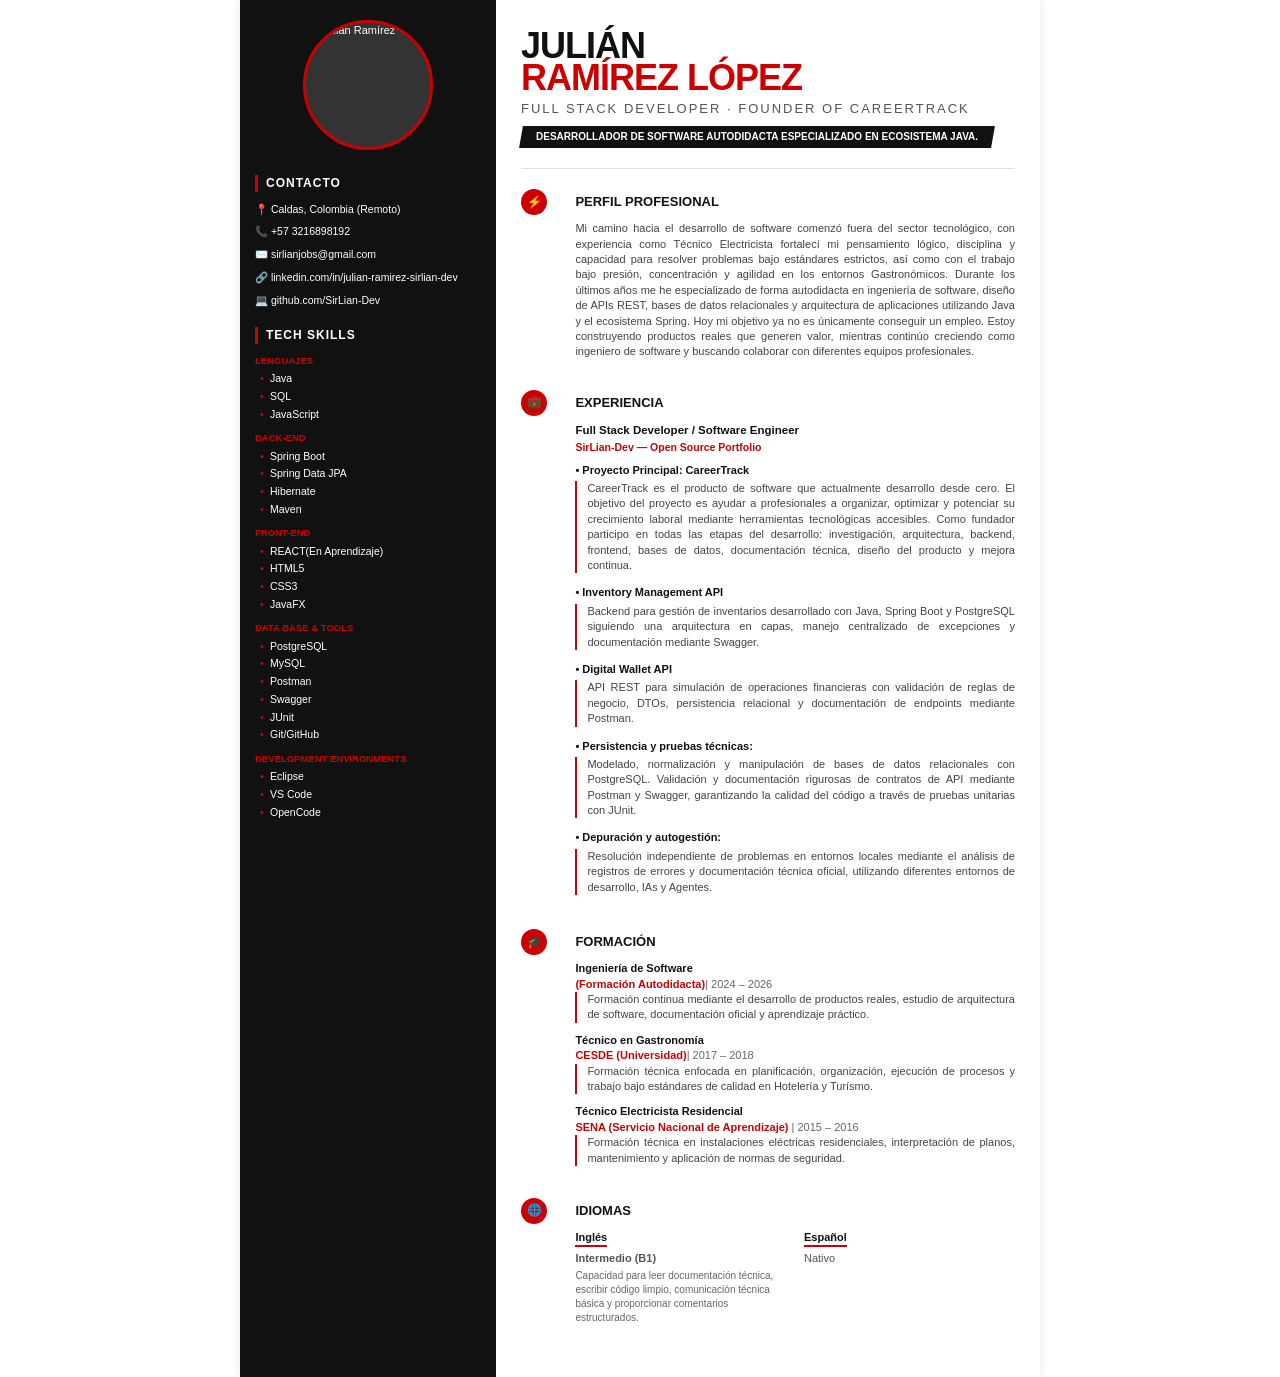
==== version2/reforgeCV.html @ 16ba0829 "Professional profile in HTML for print PDF" ====
<!DOCTYPE html>
<html lang="es">
<head>
    <meta charset="UTF-8">
    <title>CV Julián Ramírez López</title>
    <style>
        * { box-sizing: border-box; margin: 0; padding: 0; font-family: 'Helvetica Neue', Helvetica, Arial, sans-serif; }
        body { background: #ffffff; color: #333333; font-size: 11px; line-height: 1.4; }
        .cv-container { display: flex; width: 100%; max-width: 800px; margin: 0 auto; min-height: 100vh; box-shadow: 0 0 10px rgba(0,0,0,0.1); }
        
        /* BARRA LATERAL IZQUIERDA */
        .sidebar { width: 32%; background: #111111; color: #ffffff; padding: 20px 15px; }
        .profile-img-container { width: 130px; height: 130px; margin: 0 auto 25px auto; border-radius: 50%; border: 3px solid #cc0000; overflow: hidden; background: #333; }
        .profile-img-container img { width: 100%; height: 100%; object-fit: cover; }
        .sidebar-title { color: #ffffff; font-size: 12px; font-weight: bold; text-transform: uppercase; letter-spacing: 1px; margin: 20px 0 10px 0; border-left: 3px solid #cc0000; padding-left: 8px; }
        .contact-item { margin-bottom: 8px; font-size: 10.5px; word-break: break-all; }
        .contact-item a { color: #ffffff; text-decoration: none; }
        .tech-subcat { color: #cc0000; font-size: 9.5px; font-weight: bold; text-transform: uppercase; margin-top: 10px; margin-bottom: 4px; }
        .tech-list { list-style: none; padding-left: 5px; }
        .tech-list li { margin-bottom: 3px; font-size: 10.5px; position: relative; padding-left: 10px; }
        .tech-list li::before { content: "•"; color: #cc0000; position: absolute; left: 0; }
        
        /* Barras de nivel de dominio */
        .skill-bar-container { margin-bottom: 6px; }
        .skill-name { font-size: 10px; margin-bottom: 2px; color: #cccccc; }
        .bar-bg { width: 100%; height: 4px; background: #333333; border-radius: 2px; position: relative; }
        .bar-fill { height: 100%; background: #cc0000; border-radius: 2px; }
        .bar-circle { width: 6px; height: 6px; background: #ffffff; border-radius: 50%; position: absolute; top: -1px; right: 0; box-shadow: 0 0 4px #cc0000; }

        /* SECCIÓN PRINCIPAL DERECHA */
        .main-content { width: 68%; padding: 30px 25px; }
        .header-name { font-size: 36px; font-weight: bold; color: #111111; text-transform: uppercase; line-height: 0.9; letter-spacing: -1px; }
        .header-lastName { color: #cc0000; }
        .header-title { font-size: 13px; color: #555555; letter-spacing: 2px; margin-top: 5px; text-transform: uppercase; }
        .header-badge { display: inline-block; background: #111111; color: #ffffff; font-size: 10px; font-weight: bold; padding: 4px 15px; margin-top: 8px; text-transform: uppercase; transform: skewX(-10deg); }
        .header-badge span { display: block; transform: skewX(10deg); }
        
        .section-divider { margin: 20px 0; border-bottom: 1px solid #e0e0e0; }
        
        .main-section { display: flex; margin-bottom: 22px; }
        .section-icon-container { width: 10%; }
        .section-icon { width: 26px; height: 26px; background: #cc0000; border-radius: 50%; color: #ffffff; display: flex; align-items: center; justify-content: center; font-weight: bold; font-size: 12px; }
        .section-body { width: 90%; padding-left: 5px; }
        .section-h2 { font-size: 13px; font-weight: bold; color: #111111; text-transform: uppercase; margin-bottom: 10px; margin-top: 4px; }
        
        .p-profile { text-align: justify; color: #444444; margin-bottom: 8px; font-size: 11px; }
        
        .job-title-row { display: flex; justify-content: space-between; align-items: baseline; margin-bottom: 2px; }
        .job-title { font-size: 11.5px; font-weight: bold; color: #111111; }
        .job-date { font-size: 10px; color: #666666; font-weight: bold; }
        .job-company { color: #cc0000; font-weight: bold; font-size: 10.5px; margin-bottom: 8px; }
        
        .project-item { margin-bottom: 12px; }
        .project-name { font-weight: bold; color: #111111; margin-bottom: 3px; font-size: 11px; }
        .project-desc { color: #444444; text-align: justify; margin-bottom: 4px; padding-left: 10px; border-left: 2px solid #cc0000; }
        
        .edu-item { margin-bottom: 10px; }
        .edu-title { font-weight: bold; color: #111111; font-size: 11px; }
        .edu-desc { color: #444444; text-align: justify; margin-bottom: 4px; padding-left: 10px; border-left: 2px solid #cc0000; }
        .edu-meta { color: #cc0000; font-weight: bold; }

        .lang-container { display: flex; justify-content: space-between; }
        .lang-box { width: 48%; }
        .lang-name { font-weight: bold; color: #111111; font-size: 11px; border-bottom: 2px solid #cc0000; display: inline-block; margin-bottom: 4px; }

        @media print {
            body { -webkit-print-color-adjust: exact; print-color-adjust: exact; }
            .cv-container { box-shadow: none; }
        }
    </style>
</head>
<body>

<div class="cv-container">
    <!-- BARRA LATERAL -->
    <div class="sidebar">
    
        <div class="profile-img-container">
            <img src=https://media.licdn.com/dms/image/v2/D4E03AQGxuj-fXBc1Sg/profile-displayphoto-scale_400_400/B4EZ69H1ABJIAk-/0/1781289408703?e=1787184000&v=beta&t=D7uyzhpSNksAHCgHTsukwtElhV3dnu7e3AUduAsoMDU alt="Julián Ramírez">
        </div>
        
        <div class="sidebar-title">Contacto</div>
        <div class="contact-item">📍 Caldas, Colombia (Remoto)</div>
        <div class="contact-item">📞 +57 3216898192</div>
        <div class="contact-item">✉️ <a href="mailto:sirlianjobs@gmail.com">sirlianjobs@gmail.com</a></div>
        <div class="contact-item">🔗 <a href="https://linkedin.com/in/julian-ramirez-sirlian-dev" target="_blank">linkedin.com/in/julian-ramirez-sirlian-dev</a></div>
        <div class="contact-item">💻 <a href="https://github.com/SirLian-Dev" target="_blank">github.com/SirLian-Dev</a></div>
        
        <div class="sidebar-title">Tech Skills</div>
        
        <div class="tech-subcat">Lenguajes</div>
        <ul class="tech-list">
            <li>Java</li>
            <li>SQL</li>
            <li>JavaScript</li>
        </ul>
        
        <div class="tech-subcat">Back-end</div>
        <ul class="tech-list">
            <li>Spring Boot</li>
            <li>Spring Data JPA</li>
            <li>Hibernate</li>
            <li>Maven</li>
        </ul>
      
        <div class="tech-subcat">Front-end</div>
        <ul class="tech-list">
            <li>REACT(En Aprendizaje)</li>  
            <li>HTML5</li>
            <li>CSS3</li>
            <li>JavaFX</li>
        </ul>
      
        <div class="tech-subcat">Data Base & Tools</div>
        <ul class="tech-list">
            <li>PostgreSQL</li>
            <li>MySQL</li>
            <li>Postman</li>
            <li>Swagger</li>
            <li>JUnit</li>
            <li>Git/GitHub</li>

        </ul>
        
        <div class="tech-subcat">Development Environments</div>
        <ul class="tech-list">
            <li>Eclipse</li>
            <li>VS Code</li>
            <li>OpenCode</li>
        </ul>
    </div>
    
    <!-- SECCIÓN PRINCIPAL -->
    <div class="main-content">
        <div class="header-name">Julián <span class="header-lastName"><br>Ramírez López</span></div>
        <div class="header-title">Full Stack Developer · Founder of CareerTrack</div>
        <div class="header-badge"><span>Desarrollador de Software autodidacta especializado en ecosistema Java.</span></div>
        
        <div class="section-divider"></div>
        
        <!-- PERFIL PROFESIONAL -->
        <div class="main-section">
            <div class="section-icon-container"><div class="section-icon">⚡</div></div>
            <div class="section-body">
                <div class="section-h2">Perfil Profesional</div>
                <p class="p-profile">
                  Mi camino hacia el desarrollo de software comenzó fuera del sector tecnológico, con experiencia como Técnico Electricista fortalecí mi pensamiento lógico, 
                  disciplina y capacidad para resolver problemas bajo estándares estrictos, así como con el trabajo bajo presión, concentración y agilidad en los entornos Gastronómicos.
                  Durante los últimos años me he especializado de forma autodidacta en ingeniería de software, diseño de APIs REST, bases de datos relacionales y arquitectura de aplicaciones 
                  utilizando Java y el ecosistema Spring.
                  Hoy mi objetivo ya no es únicamente conseguir un empleo. Estoy construyendo productos reales que generen valor, mientras continúo creciendo como ingeniero de software 
                  y buscando colaborar con diferentes equipos profesionales.
                </p>
            </div>
        </div>
        
        <!-- EXPERIENCIA -->
        <div class="main-section">
            <div class="section-icon-container"><div class="section-icon">💼</div></div>
            <div class="section-body">
                <div class="section-h2">EXPERIENCIA</div>
                
                <div class="job-title-row">
                    <div class="job-title">Full Stack Developer / Software Engineer</div>
                </div>
                <div class="job-company">SirLian-Dev — Open Source Portfolio</div>
                
                <div class="project-item">
                    <div class="project-name">• Proyecto Principal: CareerTrack</div>
                    <div class="project-desc">
                      CareerTrack es el producto de software que actualmente desarrollo desde cero.
                      El objetivo del proyecto es ayudar a profesionales a organizar, optimizar y potenciar su crecimiento laboral mediante herramientas tecnológicas accesibles.
                      Como fundador participo en todas las etapas del desarrollo: investigación, arquitectura, backend, frontend, bases de datos, documentación técnica, diseño del producto y mejora continua.
                    </div>
                </div>
                
                <div class="project-item">
                    <div class="project-name">• Inventory Management API</div>
                    <div class="project-desc">
                      Backend para gestión de inventarios desarrollado con Java, Spring Boot y PostgreSQL siguiendo una arquitectura en capas, 
                      manejo centralizado de excepciones y documentación mediante Swagger.
                    </div>
                </div>
                
                <div class="project-item">
                    <div class="project-name">• Digital Wallet API</div>
                    <div class="project-desc">
                      API REST para simulación de operaciones financieras con validación de reglas de negocio, DTOs, 
                      persistencia relacional y documentación de endpoints mediante Postman.
                    </div>
                </div>
                
                <div class="project-item">
                    <div class="project-name">• Persistencia y pruebas técnicas:</div>
                    <div class="project-desc">
                      Modelado, normalización y manipulación de bases de datos relacionales con PostgreSQL. 
                      Validación y documentación rigurosas de contratos de API mediante Postman y Swagger, garantizando la calidad del código a través de pruebas unitarias con JUnit.
                    </div>
                </div>
                
                <div class="project-item">
                    <div class="project-name">• Depuración y autogestión:</div>
                    <div class="project-desc">
                      Resolución independiente de problemas en entornos locales mediante el análisis de registros de errores y documentación técnica oficial, 
                      utilizando diferentes entornos de desarrollo, IAs y Agentes.</div>
                </div>
            </div>
        </div>
        
        <!-- EDUCACIÓN -->
        <div class="main-section">
            <div class="section-icon-container"><div class="section-icon">🎓</div></div>
            <div class="section-body">
                <div class="section-h2">FORMACIÓN</div>
              
                <div class="edu-item">
                    <div class="edu-title">Ingeniería de Software</div>
                    <div class="edu-meta">(Formación Autodidacta)<span style="color:#666666; font-weight:normal;">| 2024 – 2026</span></div>
                    <div class="edu-desc">Formación continua mediante el desarrollo de productos reales, estudio de arquitectura de software, documentación oficial y aprendizaje práctico.</div>
                </div>
              
                <div class="edu-item">
                    <div class="edu-title">Técnico en Gastronomía</div>
                    <div class="edu-meta">CESDE (Universidad)<span style="color:#666666; font-weight:normal;">| 2017 – 2018</span></div>
                  <div class="edu-desc">Formación técnica enfocada en planificación, organización, ejecución de procesos y trabajo bajo estándares de calidad en Hotelería y Turísmo.</div>
                </div>
              
                <div class="edu-item">
                    <div class="edu-title">Técnico Electricista Residencial </div>
                    <div class="edu-meta">SENA (Servicio Nacional de Aprendizaje) <span style="color:#666666; font-weight:normal;">| 2015 – 2016</span></div>
                  <div class="edu-desc">Formación técnica en instalaciones eléctricas residenciales, interpretación de planos, mantenimiento y aplicación de normas de seguridad.</div>
                </div>
            </div>
        </div>
        
        <!-- IDIOMAS -->
        <div class="main-section">
            <div class="section-icon-container"><div class="section-icon">🌐</div></div>
            <div class="section-body">
                <div class="section-h2">IDIOMAS</div>
                <div class="lang-container">

                    <div class="lang-box">
                        <div class="lang-name">Inglés</div>
                        <div style="color:#555555; font-weight: bold;">Intermedio (B1)</div>
                        <div style="color:#666666; font-size:10px; margin-top:2px;">Capacidad para leer documentación técnica, escribir código limpio, comunicación técnica básica y proporcionar comentarios estructurados.</div>
                    </div>
                  
                    <div class="lang-box">
                        <div class="lang-name">Español</div>
                        <div style="color:#555555;">Nativo</div>
                    </div>
                
                </div>
            </div>
        </div>
        
    </div>
</div>

</body>
</html>
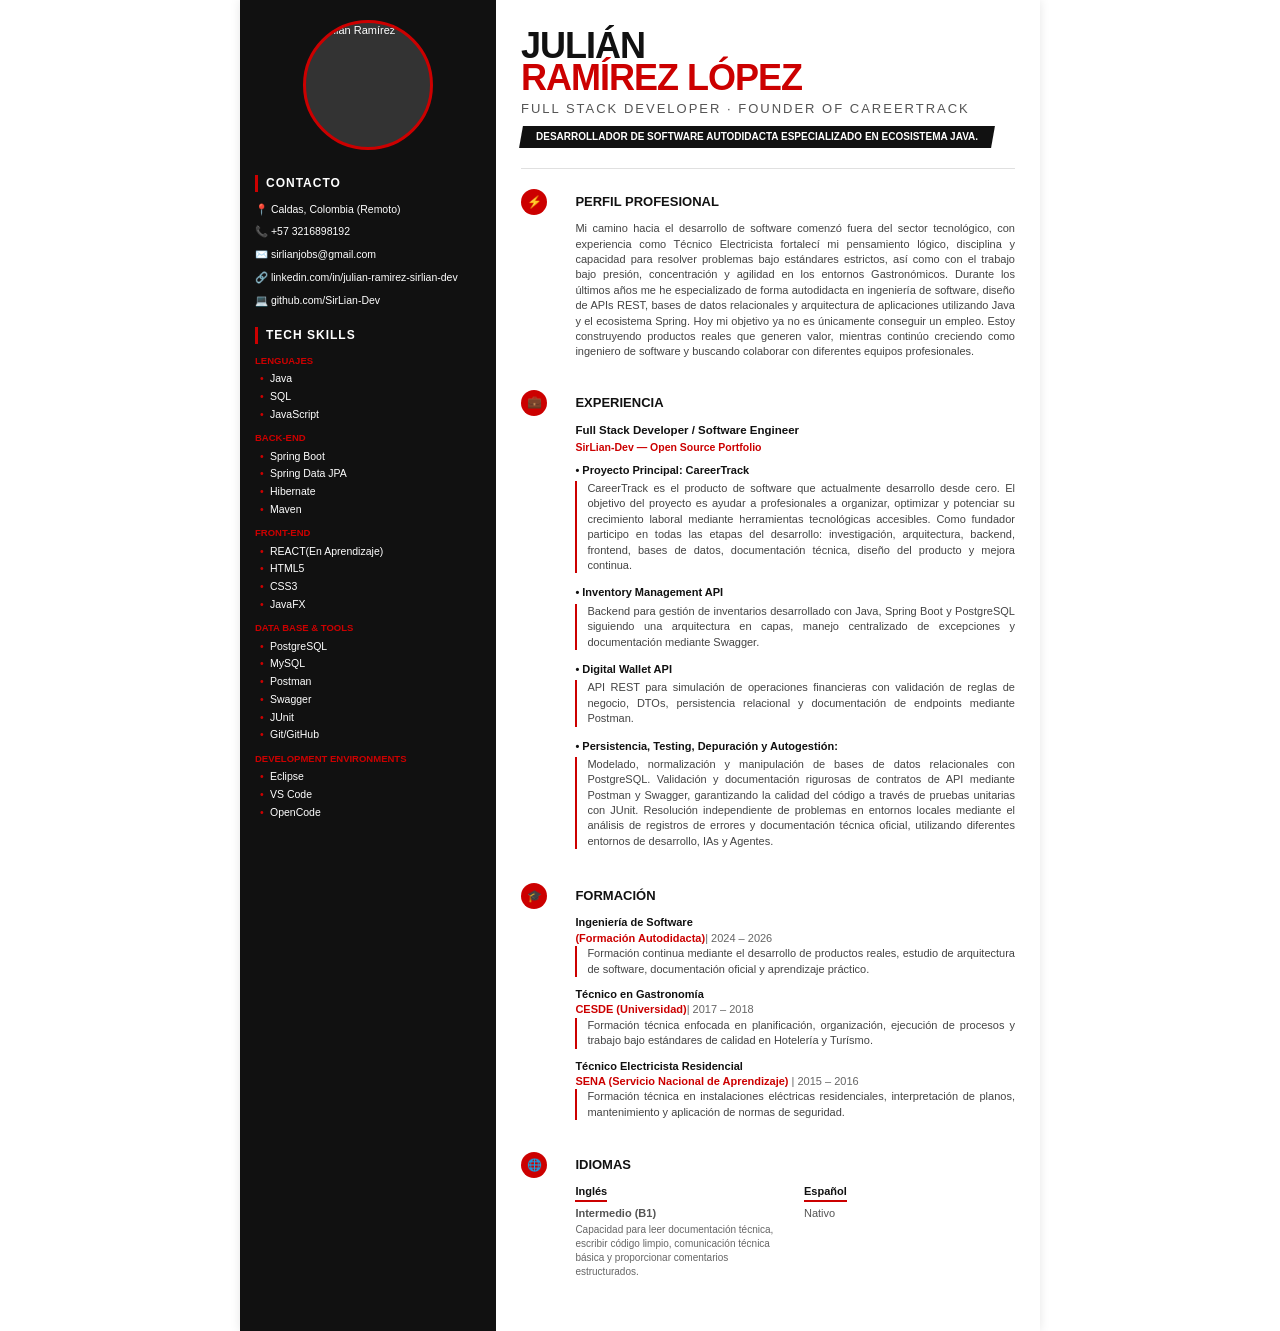
==== commit 2e7510a1: "Information reduction for PDF scale" ====
--- a/version2/reforgeCV.html
+++ b/version2/reforgeCV.html
@@ -191,19 +191,15 @@
                 </div>
                 
                 <div class="project-item">
-                    <div class="project-name">• Persistencia y pruebas técnicas:</div>
-                    <div class="project-desc">
-                      Modelado, normalización y manipulación de bases de datos relacionales con PostgreSQL. 
-                      Validación y documentación rigurosas de contratos de API mediante Postman y Swagger, garantizando la calidad del código a través de pruebas unitarias con JUnit.
-                    </div>
-                </div>
-                
-                <div class="project-item">
-                    <div class="project-name">• Depuración y autogestión:</div>
-                    <div class="project-desc">
-                      Resolución independiente de problemas en entornos locales mediante el análisis de registros de errores y documentación técnica oficial, 
-                      utilizando diferentes entornos de desarrollo, IAs y Agentes.</div>
-                </div>
+                    <div class="project-name">• Persistencia, Testing, Depuración y Autogestión:</div>
+                    <div class="project-desc">
+                        Modelado, normalización y manipulación de bases de datos relacionales con PostgreSQL. 
+                        Validación y documentación rigurosas de contratos de API mediante Postman y Swagger, garantizando la calidad del código a través de pruebas unitarias con JUnit.
+                        Resolución independiente de problemas en entornos locales mediante el análisis de registros de errores y documentación técnica oficial, 
+                        utilizando diferentes entornos de desarrollo, IAs y Agentes.
+                    </div>
+                </div>
+                
             </div>
         </div>
         
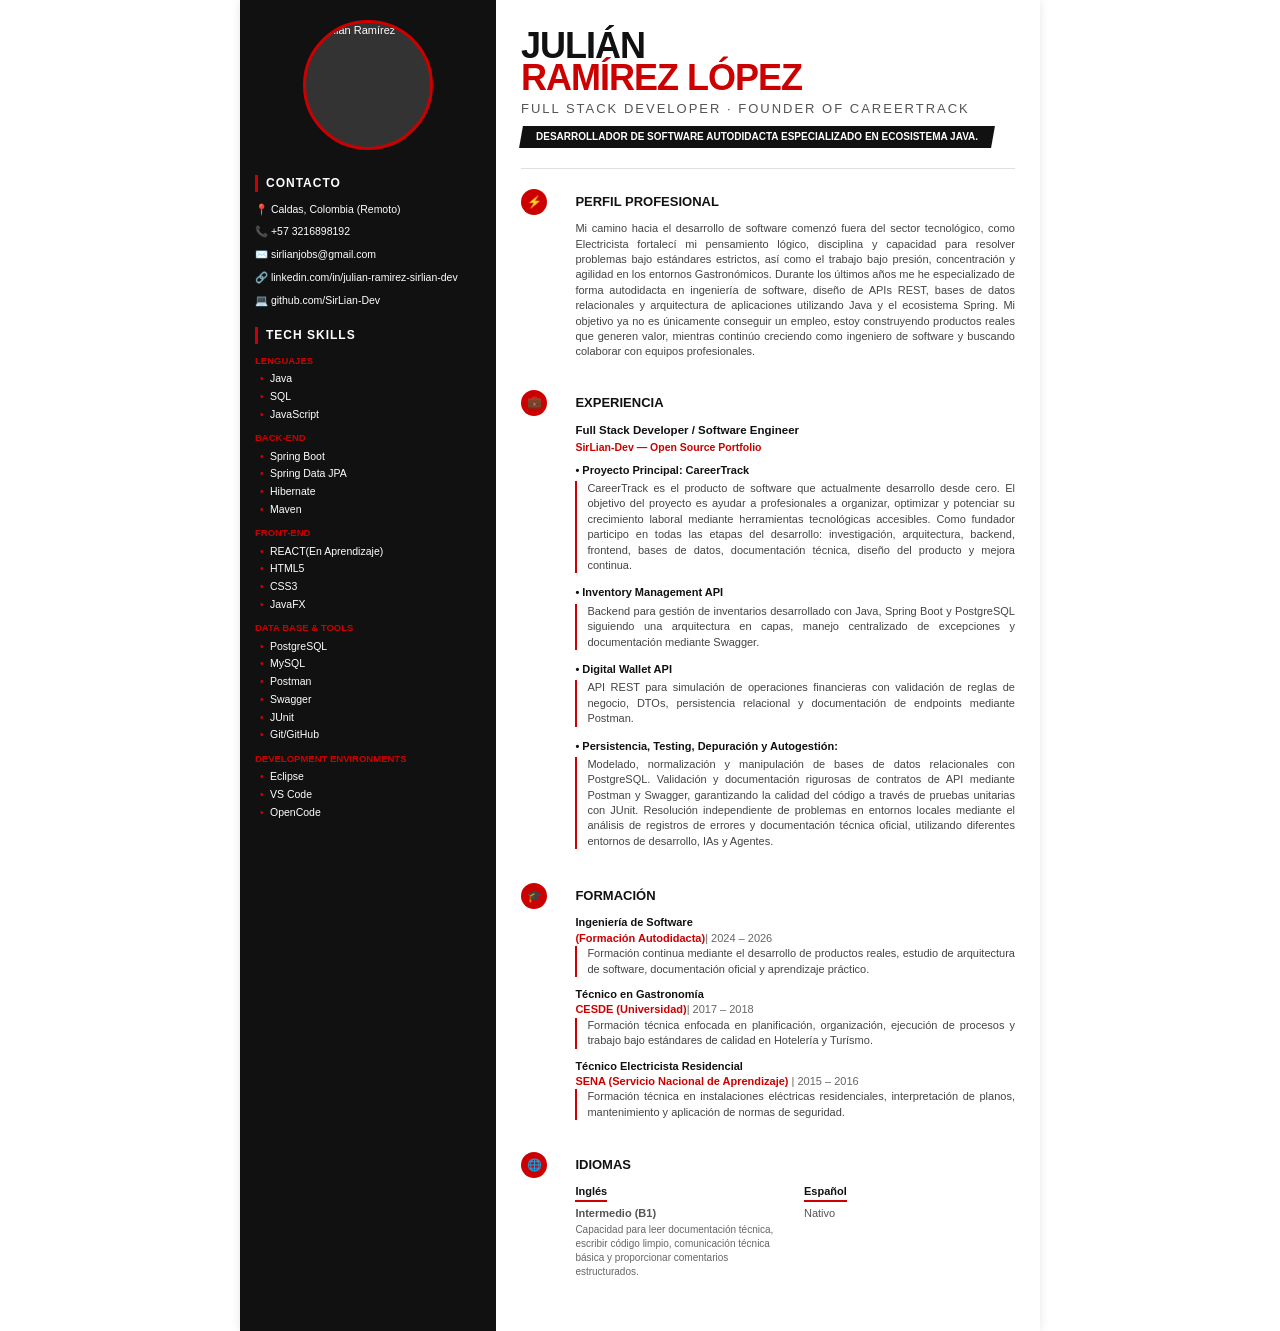
==== commit 049ba5be: "Refactor professional profile description" ====
--- a/version2/reforgeCV.html
+++ b/version2/reforgeCV.html
@@ -144,12 +144,12 @@
             <div class="section-body">
                 <div class="section-h2">Perfil Profesional</div>
                 <p class="p-profile">
-                  Mi camino hacia el desarrollo de software comenzó fuera del sector tecnológico, con experiencia como Técnico Electricista fortalecí mi pensamiento lógico, 
-                  disciplina y capacidad para resolver problemas bajo estándares estrictos, así como con el trabajo bajo presión, concentración y agilidad en los entornos Gastronómicos.
+                  Mi camino hacia el desarrollo de software comenzó fuera del sector tecnológico, como Electricista fortalecí mi pensamiento lógico, 
+                  disciplina y capacidad para resolver problemas bajo estándares estrictos, así como el trabajo bajo presión, concentración y agilidad en los entornos Gastronómicos.
                   Durante los últimos años me he especializado de forma autodidacta en ingeniería de software, diseño de APIs REST, bases de datos relacionales y arquitectura de aplicaciones 
                   utilizando Java y el ecosistema Spring.
-                  Hoy mi objetivo ya no es únicamente conseguir un empleo. Estoy construyendo productos reales que generen valor, mientras continúo creciendo como ingeniero de software 
-                  y buscando colaborar con diferentes equipos profesionales.
+                  Mi objetivo ya no es únicamente conseguir un empleo, estoy construyendo productos reales que generen valor, mientras continúo creciendo como ingeniero de software 
+                  y buscando colaborar con equipos profesionales.
                 </p>
             </div>
         </div>
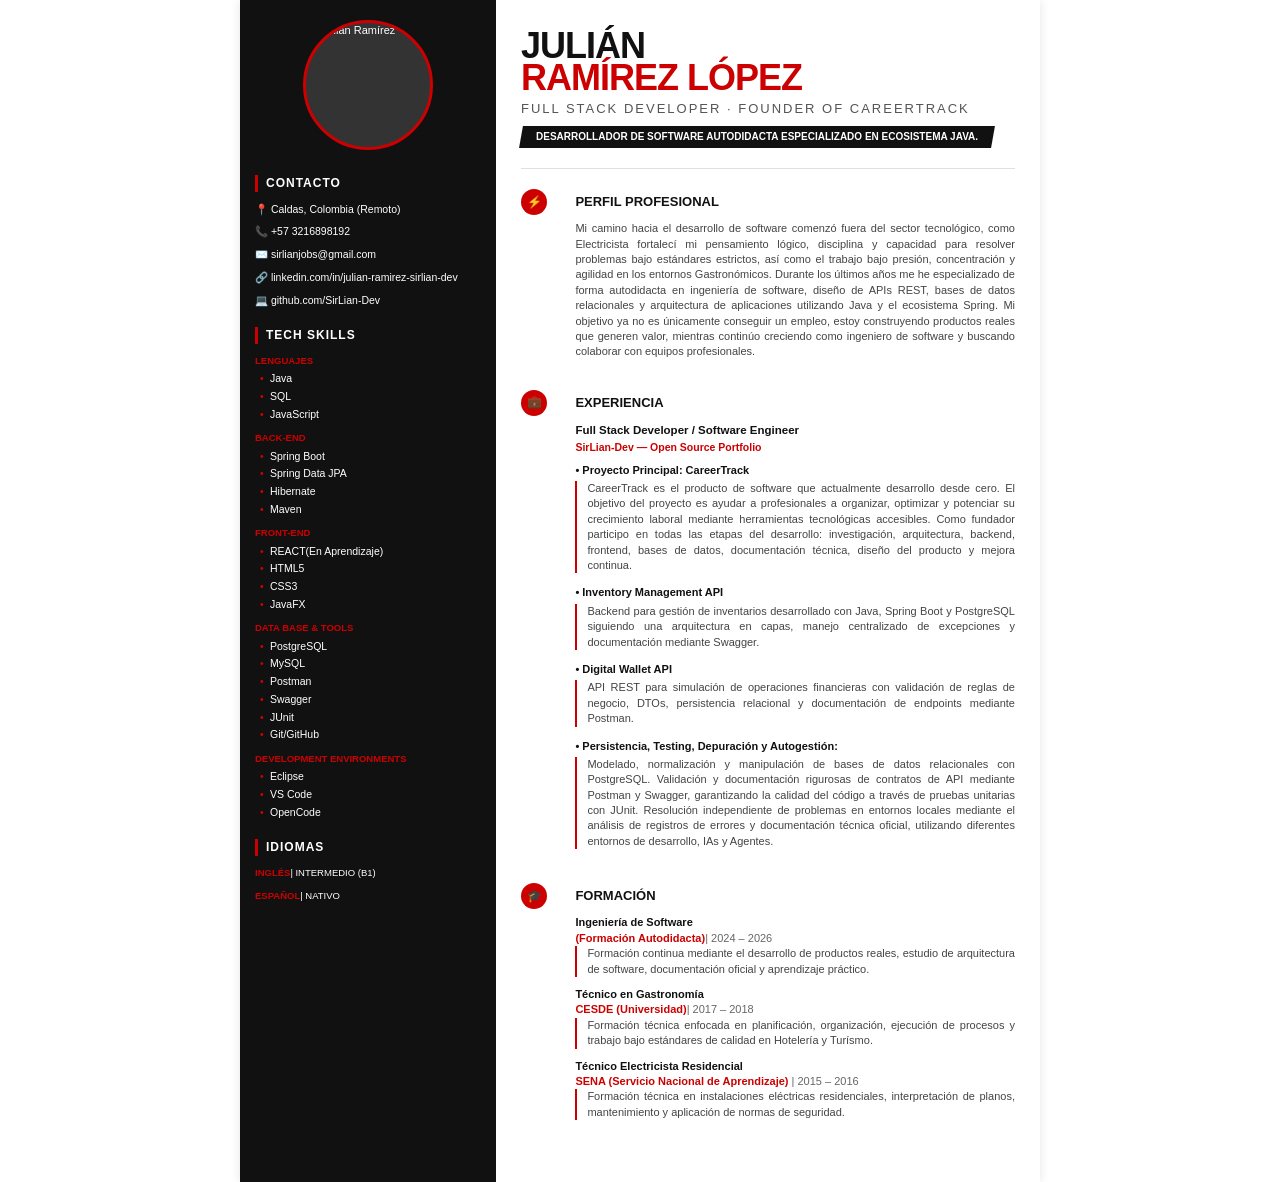
==== commit 1037a063: "Change section position languaje" ====
--- a/version2/reforgeCV.html
+++ b/version2/reforgeCV.html
@@ -128,6 +128,13 @@
             <li>VS Code</li>
             <li>OpenCode</li>
         </ul>
+
+        <div class="sidebar-title">Idiomas</div>
+        <div class="tech-subcat">Inglés<span style="color:#ffffff; font-weight:normal;">| Intermedio (B1)</span></div>
+      
+        <div class="tech-subcat">Español<span style="color:#ffffff; font-weight:normal;">| Nativo</span></div>
+      
+      
     </div>
     
     <!-- SECCIÓN PRINCIPAL -->
@@ -227,30 +234,7 @@
                   <div class="edu-desc">Formación técnica en instalaciones eléctricas residenciales, interpretación de planos, mantenimiento y aplicación de normas de seguridad.</div>
                 </div>
             </div>
-        </div>
-        
-        <!-- IDIOMAS -->
-        <div class="main-section">
-            <div class="section-icon-container"><div class="section-icon">🌐</div></div>
-            <div class="section-body">
-                <div class="section-h2">IDIOMAS</div>
-                <div class="lang-container">
-
-                    <div class="lang-box">
-                        <div class="lang-name">Inglés</div>
-                        <div style="color:#555555; font-weight: bold;">Intermedio (B1)</div>
-                        <div style="color:#666666; font-size:10px; margin-top:2px;">Capacidad para leer documentación técnica, escribir código limpio, comunicación técnica básica y proporcionar comentarios estructurados.</div>
-                    </div>
-                  
-                    <div class="lang-box">
-                        <div class="lang-name">Español</div>
-                        <div style="color:#555555;">Nativo</div>
-                    </div>
-                
-                </div>
-            </div>
-        </div>
-        
+        </div>        
     </div>
 </div>
 
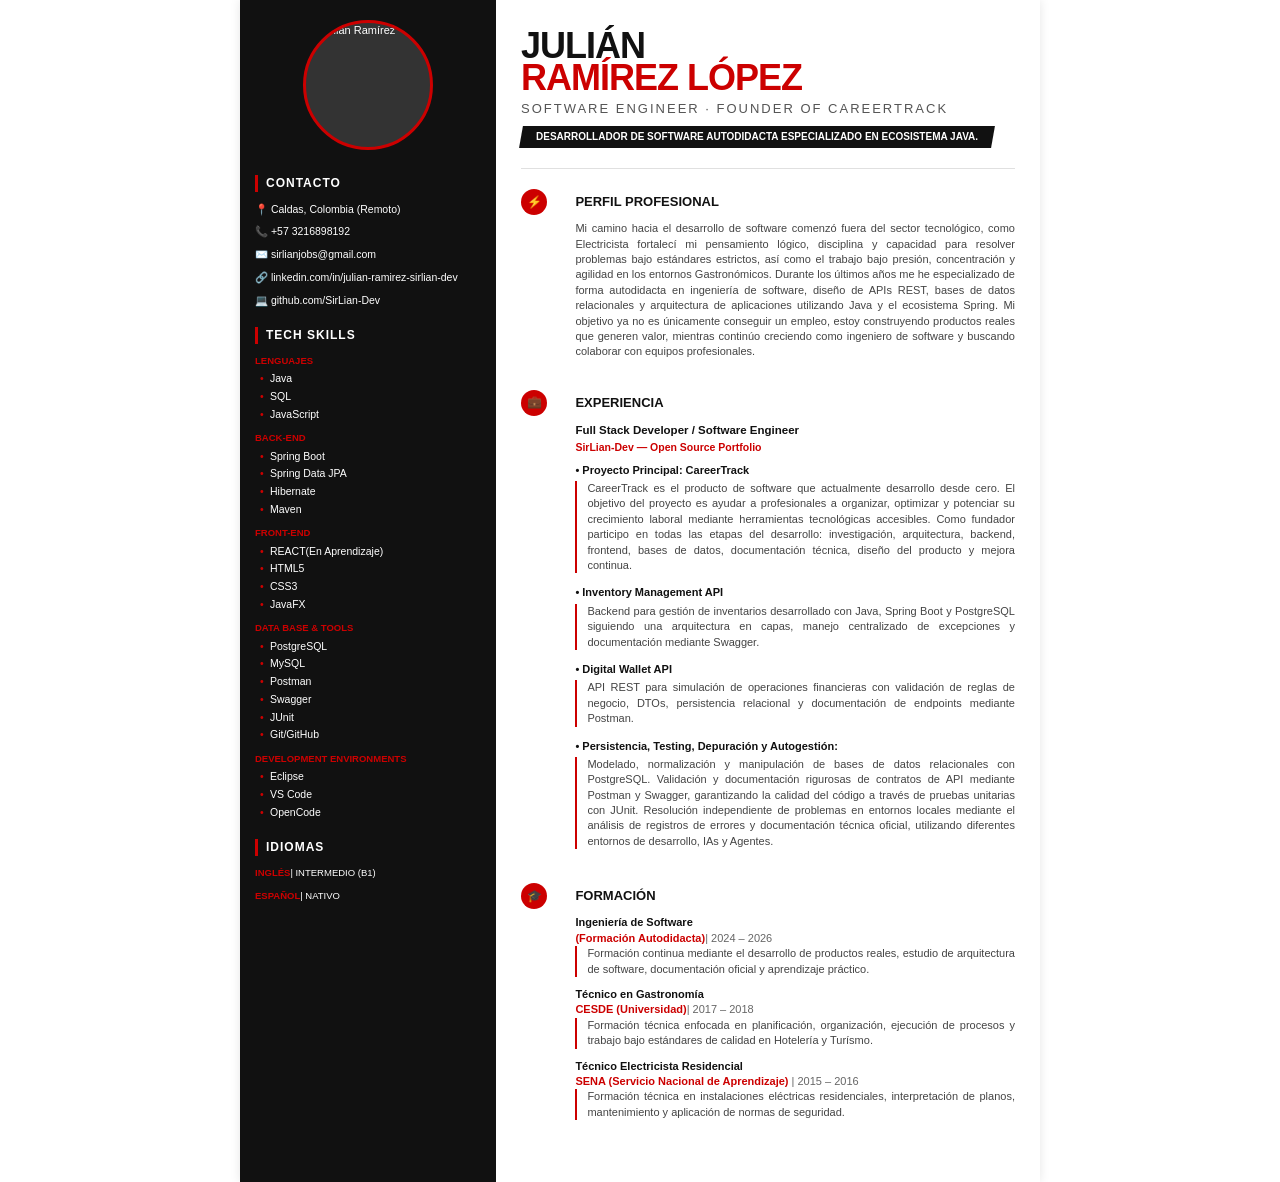
==== commit e651b897: "Change job title." ====
--- a/version2/reforgeCV.html
+++ b/version2/reforgeCV.html
@@ -140,7 +140,7 @@
     <!-- SECCIÓN PRINCIPAL -->
     <div class="main-content">
         <div class="header-name">Julián <span class="header-lastName"><br>Ramírez López</span></div>
-        <div class="header-title">Full Stack Developer · Founder of CareerTrack</div>
+        <div class="header-title">Software Engineer · Founder of CareerTrack</div>
         <div class="header-badge"><span>Desarrollador de Software autodidacta especializado en ecosistema Java.</span></div>
         
         <div class="section-divider"></div>
